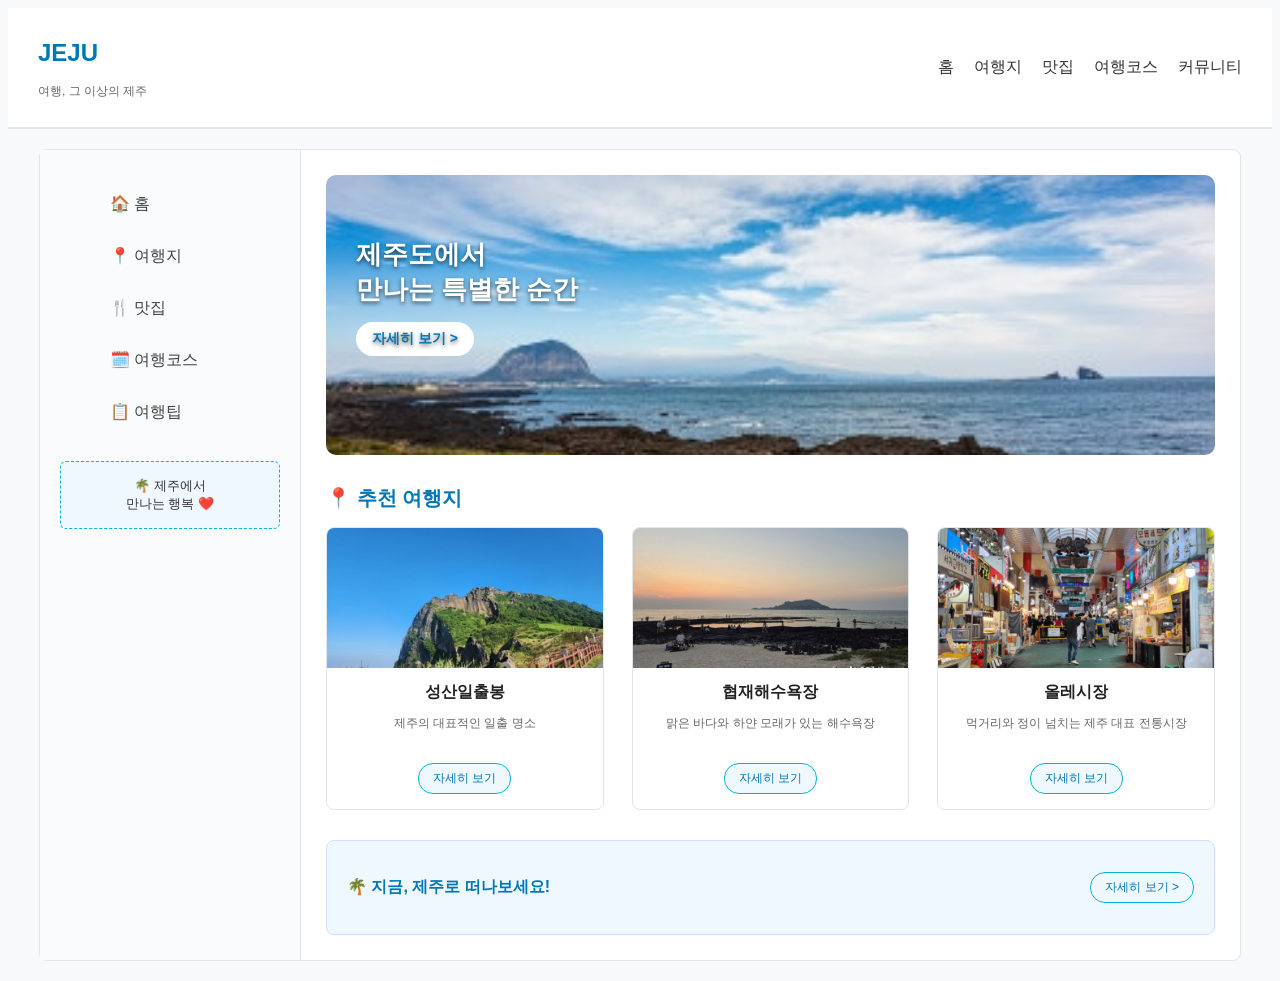
==== index.html @ e9fb195f "Update index.html" ====
<!DOCTYPE html>
<html lang="ko">
<head>
    <meta charset="UTF-8">
    <title>JEJU - 여행, 그 이상의 제주</title>
    <link rel="stylesheet" href="style.css">
    </head>
<body>

    <!-- 1. 헤더 영역 (로고, 메뉴, 검색) -->
    <header class="header-box">
        <div class="logo">
            <h1>JEJU</h1>
            <p>여행, 그 이상의 제주</p>
        </div>
        <nav class="top-nav">
            <ul>
                <li><a href="#">홈</a></li>
                <li><a href="#">여행지</a></li>
                <li><a href="#">맛집</a></li>
                <li><a href="#">여행코스</a></li>
                <li><a href="#">커뮤니티</a></li>
            </ul>
        </nav>
    </header>

    <!-- 레이아웃 컨테이너 -->
    <div class="container">

        <!-- 2. 사이드 메뉴 -->
        <aside class="sidebar-box">
            <ul class="sidebar-menu">
                <li><a href="#">🏠 홈</a></li>
                <li><a href="#">📍 여행지</a></li>
                <li><a href="#">🍴 맛집</a></li>
                <li><a href="#">🗓️ 여행코스</a></li>
                <li><a href="#">📋 여행팁</a></li>
            </ul>
            <div class="side-banner">
                🌴 제주에서 <br> 만나는 행복 ❤️
            </div>
        </aside>

        <!-- 3. 본문 영역 -->
        <main class="content-box">

            <!-- 메인 비주얼 배너 -->
            <section class="hero-banner">
                <!-- 📸 메인 사진 (src에 내 사진 이름을 적어주세요) -->
                <img src="제주도 배경.jpg" alt="제주 메인 풍경">
                <div class="hero-text">
                    <h2>제주도에서<br>만나는 특별한 순간</h2>
                    <a href="#" class="btn-more">자세히 보기 ></a>
                </div>
            </section>

            <!-- 5. 콘텐츠 구성 (추천 여행지 카드 3개) -->
            <section>
                <h2 class="section-title">📍 추천 여행지</h2>
                <div class="card-group">
                    
                    <div class="card">
                        <!-- 📸 1번 사진 -->
                        <img src="성산일출봉.jpg" alt="성산일출봉">
                        <h3>성산일출봉</h3>
                        <p>제주의 대표적인 일출 명소</p>
                        <a href="#" class="btn-card">자세히 보기</a>
                    </div>

                    <div class="card">
                        <!-- 📸 2번 사진 -->
                        <img src="협재해수욕장.jpg" alt="협재해수욕장">
                        <h3>협재해수욕장</h3>
                        <p>맑은 바다와 하얀 모래가 있는 해수욕장</p>
                        <a href="#" class="btn-card">자세히 보기</a>
                    </div>

                    <div class="card">
                        <!-- 📸 3번 사진 -->
                        <img src="올레시장.jpg" alt="올레시장">
                        <h3>올레시장</h3>
                        <p>먹거리와 정이 넘치는 제주 대표 전통시장</p>
                        <a href="#" class="btn-card">자세히 보기</a>
                    </div>

                </div>
            </section>

            <!-- 4. 관심 메뉴 영역 (하단 안내 배너) -->
            <section class="interest-banner">
                <p>🌴 지금, 제주로 떠나보세요!</p>
                <a href="#" class="btn-card">자세히 보기 ></a>
            </section>

        </main>

    </div>

</body>
</html>
---- style.css ----
<style>
        /* 기본 스타일 초기화 */
        * {
            margin: 0;
            padding: 0;
            box-sizing: border-box;
        }

        body {
            font-family: 'Apple SD Gothic Neo', Arial, sans-serif;
            background-color: #f7f9fa;
            color: #333;
        }

        /* 1. 헤더 영역 (상단 로고, 주요 메뉴, 검색창 등) */
        .header-box {
            display: flex;
            justify-content: space-between;
            align-items: center;
            background-color: #ffffff;
            padding: 15px 30px;
            border-bottom: 2px solid #e0e6ed;
        }

        .logo h1 {
            font-size: 24px;
            color: #0077b6;
            font-weight: bold;
        }

        .logo p {
            font-size: 12px;
            color: #666;
        }

        .top-nav ul {
            display: flex;
            list-style: none;
        }

        .top-nav li {
            margin-left: 20px;
        }

        .top-nav a {
            text-decoration: none;
            color: #333;
            font-weight: 500;
        }

        .top-nav a:hover {
            color: #0077b6;
        }

        /* 메인 레이아웃 (사이드바 + 본문) */
        .container {
            display: flex;
            max-width: 1200px;
            margin: 20px auto;
            background-color: #ffffff;
            border: 1px solid #e0e6ed;
            border-radius: 8px;
        }

        /* 2. 사이드 메뉴 영역 */
        .sidebar-box {
            width: 220px;
            padding: 20px;
            border-right: 1px solid #e0e6ed;
            background-color: #fafbfc;
        }

        .sidebar-menu {
            list-style: none;
            margin-bottom: 30px;
        }

        .sidebar-menu li {
            margin-bottom: 15px;
        }

        .sidebar-menu a {
            text-decoration: none;
            color: #444;
            font-size: 16px;
            display: block;
            padding: 8px 10px;
            border-radius: 5px;
        }

        .sidebar-menu a:hover {
            background-color: #e0f2fe;
            color: #0077b6;
            font-weight: bold;
        }

        .side-banner {
            padding: 15px;
            background-color: #f0f8ff;
            border: 1px dashed #00b4d8;
            border-radius: 6px;
            text-align: center;
            font-size: 13px;
        }

        /* 3. 본문 영역 */
        .content-box {
            flex: 1;
            padding: 25px;
        }

        /* 메인 비주얼 배너 영역 */
        .hero-banner {
            position: relative;
            background-color: #e0f2fe;
            border-radius: 10px;
            overflow: hidden;
            margin-bottom: 30px;
        }

        /* [사진 크기 조절] 메인 비주얼 이미지 */
        .hero-banner img {
            width: 100%;       /* 너비 (100%는 영역 전체) */
            height: 280px;     /* 높이: 원하시는 px 크기로 조절하세요 */
            object-fit: cover; /* 이미지가 찌그러지지 않고 비율 맞춰 잘리도록 설정 */
            display: block;
        }

        .hero-text {
            position: absolute;
            top: 40px;
            left: 30px;
            color: #ffffff;
            text-shadow: 0 2px 4px rgba(0,0,0,0.6);
        }

        .hero-text h2 {
            font-size: 26px;
            margin-bottom: 15px;
        }

        .btn-more {
            display: inline-block;
            background-color: #ffffff;
            color: #0077b6;
            padding: 8px 16px;
            text-decoration: none;
            border-radius: 20px;
            font-size: 14px;
            font-weight: bold;
        }

        /* 추천 여행지 영역 */
        .section-title {
            font-size: 20px;
            margin-bottom: 15px;
            color: #0077b6;
        }

        .card-group {
            display: flex;
            justify-content: space-between;
            margin-bottom: 30px;
        }

        .card {
            width: 31%;
            background-color: #ffffff;
            border: 1px solid #e0e6ed;
            border-radius: 8px;
            overflow: hidden;
            padding-bottom: 15px;
            text-align: center;
        }

        /* [사진 크기 조절] 추천 여행지 카드 이미지 */
        .card img {
            width: 100%;       /* 너비 */
            height: 140px;     /* 높이: 원하시는 px 크기로 조절하세요 */
            object-fit: cover;
        }

        .card h3 {
            font-size: 16px;
            margin: 10px 0 5px;
            color: #222;
        }

        .card p {
            font-size: 12px;
            color: #666;
            padding: 0 10px;
            margin-bottom: 12px;
            height: 36px;
        }

        .btn-card {
            display: inline-block;
            background-color: #f0f8ff;
            color: #0077b6;
            border: 1px solid #00b4d8;
            padding: 6px 14px;
            font-size: 12px;
            text-decoration: none;
            border-radius: 15px;
        }

        /* 4. 관심 메뉴 영역 (하단 배너) */
        .interest-banner {
            background-color: #f0f8ff;
            border: 1px solid #d0e1fd;
            border-radius: 8px;
            padding: 20px;
            display: flex;
            justify-content: space-between;
            align-items: center;
        }

        .interest-banner p {
            font-weight: bold;
            color: #0077b6;
        }
    </style>

<style>
        /* 기본 스타일 초기화 */
        * {
            margin: 0;
            padding: 0;
            box-sizing: border-box;
        }

        body {
            font-family: 'Apple SD Gothic Neo', Arial, sans-serif;
            background-color: #f7f9fa;
            color: #333;
        }

        /* 1. 헤더 영역 (상단 로고, 주요 메뉴, 검색창 등) */
        .header-box {
            display: flex;
            justify-content: space-between;
            align-items: center;
            background-color: #ffffff;
            padding: 15px 30px;
            border-bottom: 2px solid #e0e6ed;
        }

        .logo h1 {
            font-size: 24px;
            color: #0077b6;
            font-weight: bold;
        }

        .logo p {
            font-size: 12px;
            color: #666;
        }

        .top-nav ul {
            display: flex;
            list-style: none;
        }

        .top-nav li {
            margin-left: 20px;
        }

        .top-nav a {
            text-decoration: none;
            color: #333;
            font-weight: 500;
        }

        .top-nav a:hover {
            color: #0077b6;
        }

        /* 메인 레이아웃 (사이드바 + 본문) */
        .container {
            display: flex;
            max-width: 1200px;
            margin: 20px auto;
            background-color: #ffffff;
            border: 1px solid #e0e6ed;
            border-radius: 8px;
        }

        /* 2. 사이드 메뉴 영역 */
        .sidebar-box {
            width: 220px;
            padding: 20px;
            border-right: 1px solid #e0e6ed;
            background-color: #fafbfc;
        }

        .sidebar-menu {
            list-style: none;
            margin-bottom: 30px;
        }

        .sidebar-menu li {
            margin-bottom: 15px;
        }

        .sidebar-menu a {
            text-decoration: none;
            color: #444;
            font-size: 16px;
            display: block;
            padding: 8px 10px;
            border-radius: 5px;
        }

        .sidebar-menu a:hover {
            background-color: #e0f2fe;
            color: #0077b6;
            font-weight: bold;
        }

        .side-banner {
            padding: 15px;
            background-color: #f0f8ff;
            border: 1px dashed #00b4d8;
            border-radius: 6px;
            text-align: center;
            font-size: 13px;
        }

        /* 3. 본문 영역 */
        .content-box {
            flex: 1;
            padding: 25px;
        }

        /* 메인 비주얼 배너 영역 */
        .hero-banner {
            position: relative;
            background-color: #e0f2fe;
            border-radius: 10px;
            overflow: hidden;
            margin-bottom: 30px;
        }

        /* [사진 크기 조절] 메인 비주얼 이미지 */
        .hero-banner img {
            width: 100%;       /* 너비 (100%는 영역 전체) */
            height: 280px;     /* 높이: 원하시는 px 크기로 조절하세요 */
            object-fit: cover; /* 이미지가 찌그러지지 않고 비율 맞춰 잘리도록 설정 */
            display: block;
        }

        .hero-text {
            position: absolute;
            top: 40px;
            left: 30px;
            color: #ffffff;
            text-shadow: 0 2px 4px rgba(0,0,0,0.6);
        }

        .hero-text h2 {
            font-size: 26px;
            margin-bottom: 15px;
        }

        .btn-more {
            display: inline-block;
            background-color: #ffffff;
            color: #0077b6;
            padding: 8px 16px;
            text-decoration: none;
            border-radius: 20px;
            font-size: 14px;
            font-weight: bold;
        }

        /* 추천 여행지 영역 */
        .section-title {
            font-size: 20px;
            margin-bottom: 15px;
            color: #0077b6;
        }

        .card-group {
            display: flex;
            justify-content: space-between;
            margin-bottom: 30px;
        }

        .card {
            width: 31%;
            background-color: #ffffff;
            border: 1px solid #e0e6ed;
            border-radius: 8px;
            overflow: hidden;
            padding-bottom: 15px;
            text-align: center;
        }

        /* [사진 크기 조절] 추천 여행지 카드 이미지 */
        .card img {
            width: 100%;       /* 너비 */
            height: 140px;     /* 높이: 원하시는 px 크기로 조절하세요 */
            object-fit: cover;
        }

        .card h3 {
            font-size: 16px;
            margin: 10px 0 5px;
            color: #222;
        }

        .card p {
            font-size: 12px;
            color: #666;
            padding: 0 10px;
            margin-bottom: 12px;
            height: 36px;
        }

        .btn-card {
            display: inline-block;
            background-color: #f0f8ff;
            color: #0077b6;
            border: 1px solid #00b4d8;
            padding: 6px 14px;
            font-size: 12px;
            text-decoration: none;
            border-radius: 15px;
        }

        /* 4. 관심 메뉴 영역 (하단 배너) */
        .interest-banner {
            background-color: #f0f8ff;
            border: 1px solid #d0e1fd;
            border-radius: 8px;
            padding: 20px;
            display: flex;
            justify-content: space-between;
            align-items: center;
        }

        .interest-banner p {
            font-weight: bold;
            color: #0077b6;
        }
    </style>
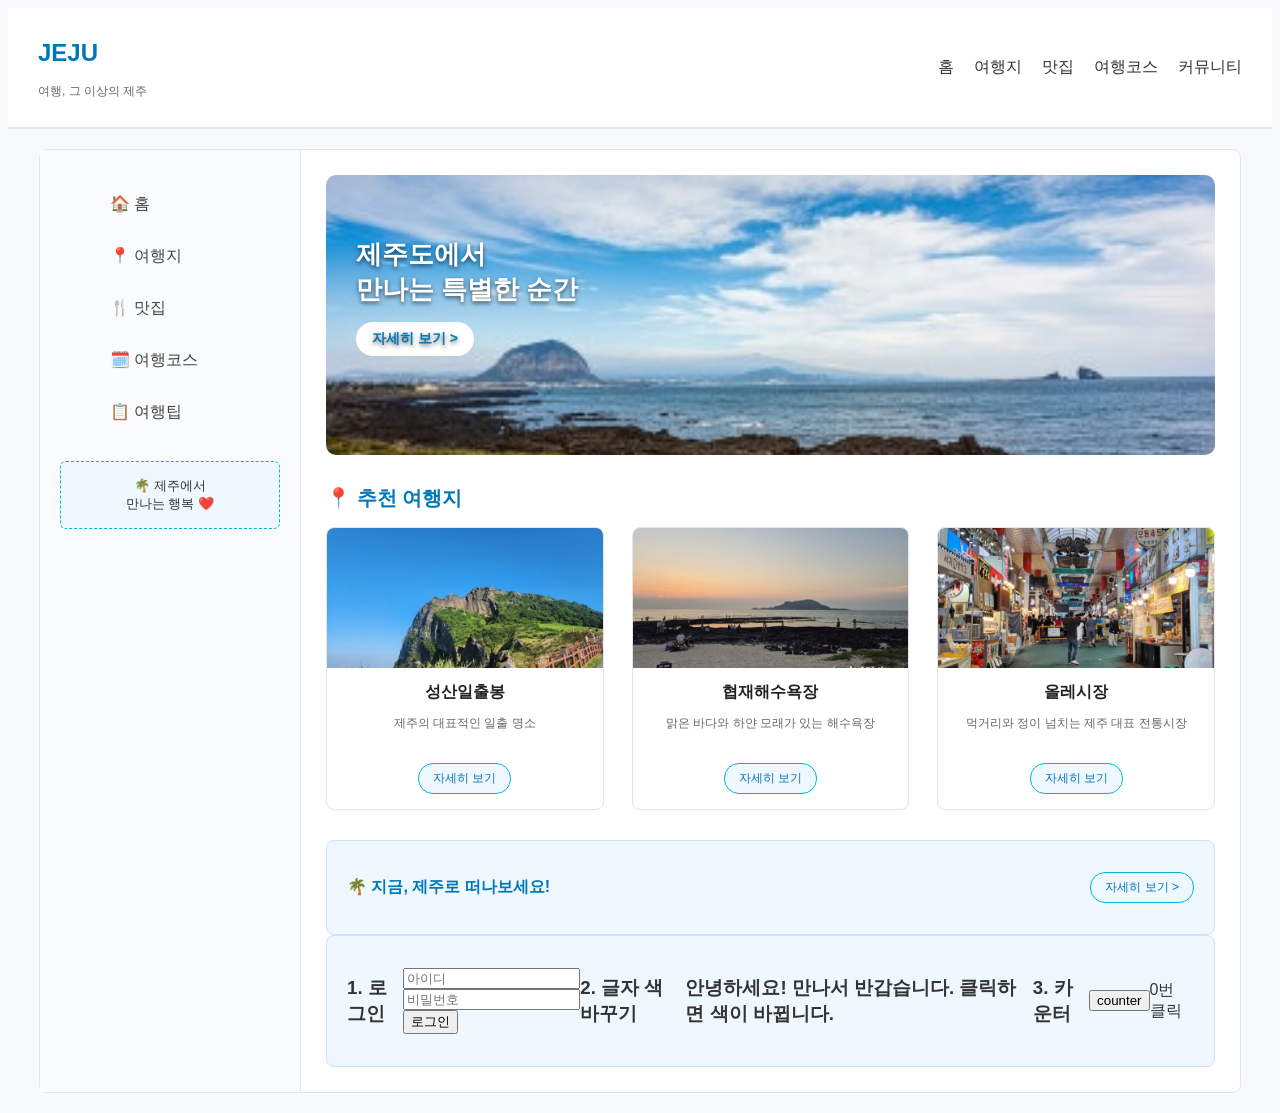
==== commit fd308f4c: "Update index.html" ====
--- a/index.html
+++ b/index.html
@@ -91,10 +91,89 @@
                 <p>🌴 지금, 제주로 떠나보세요!</p>
                 <a href="#" class="btn-card">자세히 보기 ></a>
             </section>
+            
+            <!-- JavaScript 실습 -->
+            <section class="interest-banner">
+
+                <h3>1. 로그인</h3>
+                <form id="loginForm">
+                    <input type="text" id="user_Id" placeholder="아이디" required>
+                    <br>
+                    <input type="password" id="user_Pw" placeholder="비밀번호" required>
+                    <br>
+                    <button type="submit">로그인</button>
+                </form>
+
+                <br>
+
+                <h3>2. 글자 색 바꾸기</h3>
+                <h3 id="text_message">
+                    안녕하세요! 만나서 반갑습니다. 클릭하면 색이 바뀝니다.
+                </h3>
+
+                <br>
+
+                <h3>3. 카운터</h3>
+                <button id="counter">counter</button>
+                <label id="count_number">0번 클릭</label>
+
+            </section>
+
 
         </main>
 
     </div>
+    
+    </div>
+
+    <!-- JavaScript 코드 시작 -->
+    <script>
+        const id = "junamsu";
+        const pw = "helloworld";
+
+        // 1. 로그인
+        const loginForm = document.querySelector("#loginForm");
+
+        loginForm.onsubmit = function(e) {
+            e.preventDefault();
+
+            const inputId = document.querySelector("#user_Id").value;
+            const inputPw = document.querySelector("#user_Pw").value;
+
+            if (inputId === id && inputPw === pw) {
+                alert("로그인 성공!");
+            } else {
+                alert("로그인 실패: 아이디 또는 비밀번호가 틀렸습니다.");
+            }
+        };
+
+        // 2. 카운터
+        let number = 0;
+        const counter = document.querySelector("#counter");
+        const count_number = document.querySelector("#count_number");
+
+        counter.onclick = function() {
+            number++;
+            count_number.textContent = number + "번 클릭";
+        };
+
+        // 3. 글자 색 바꾸기
+        const text_message = document.querySelector("#text_message");
+
+        text_message.onclick = function() {
+            const r = Math.floor(Math.random() * 256);
+            const g = Math.floor(Math.random() * 256);
+            const b = Math.floor(Math.random() * 256);
+
+            text_message.style.color =
+                "rgb(" + r + "," + g + "," + b + ")";
+        };
+    </script>
+    <!-- JavaScript 코드 끝 -->
+
+</body>
+</html>
+
 
 </body>
 </html>
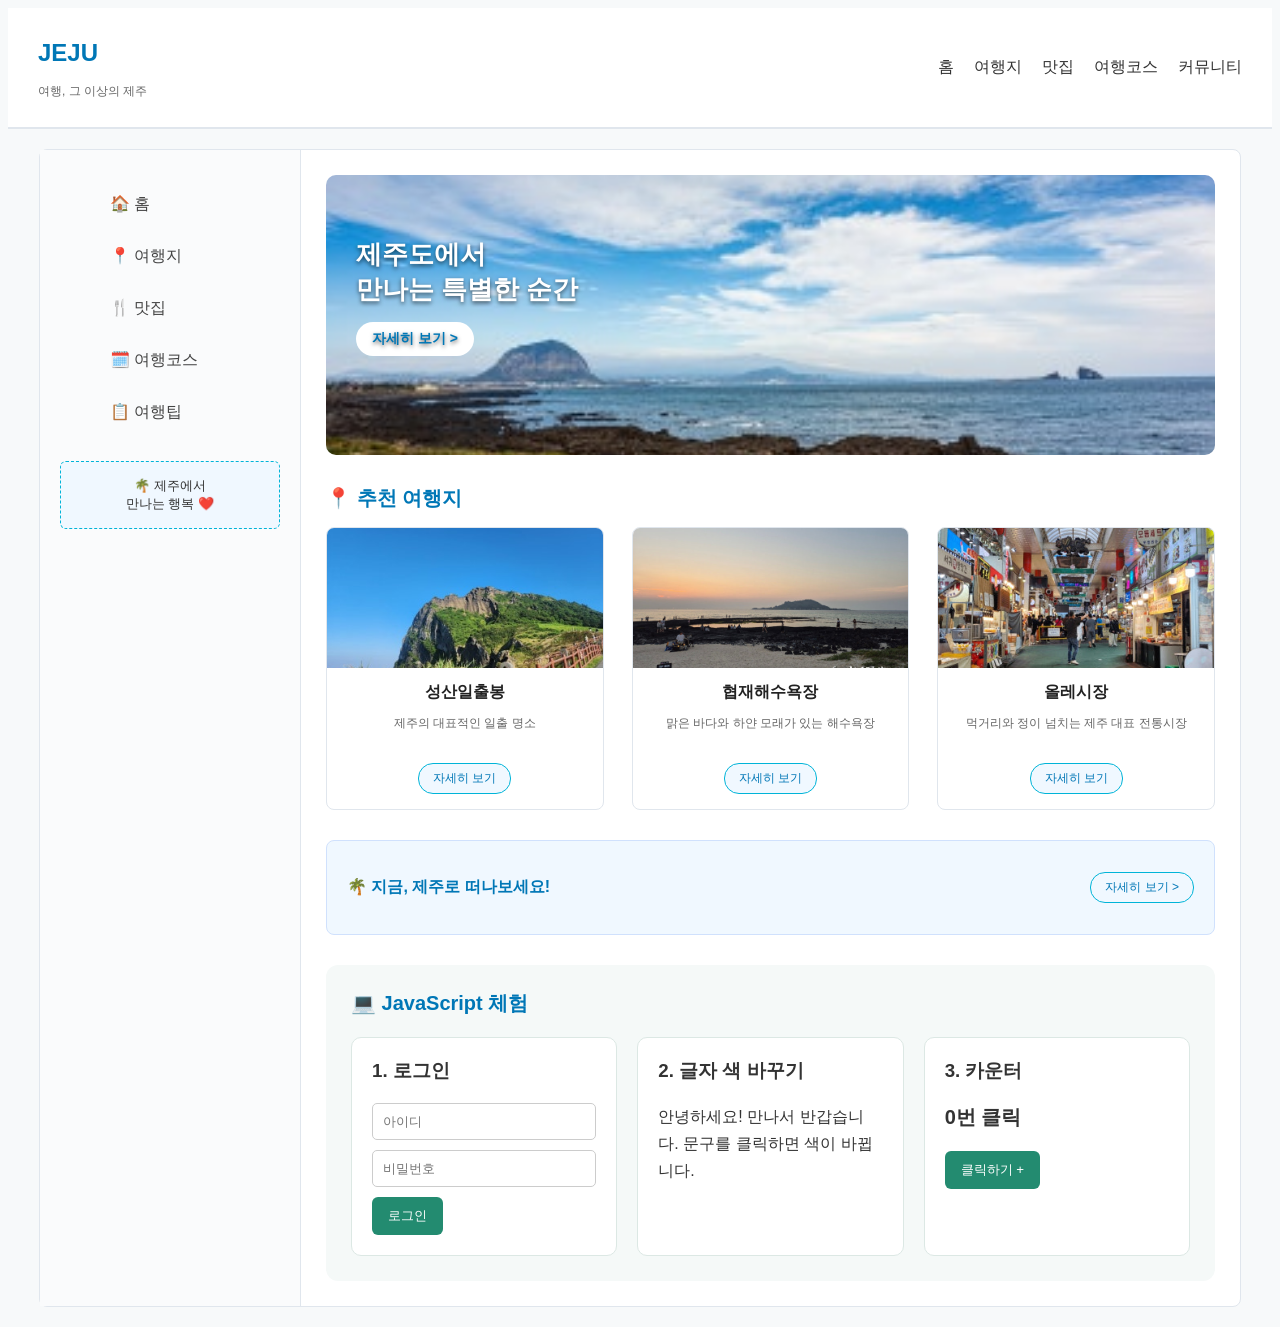
==== commit e115fc06: "Update index.html" ====
--- a/index.html
+++ b/index.html
@@ -1,18 +1,86 @@
+
 <!DOCTYPE html>
 <html lang="ko">
 <head>
     <meta charset="UTF-8">
+    <meta name="viewport" content="width=device-width, initial-scale=1.0">
     <title>JEJU - 여행, 그 이상의 제주</title>
     <link rel="stylesheet" href="style.css">
-    </head>
+
+    <style>
+        /* JavaScript 실습 영역 */
+        .js-practice {
+            display: flex;
+            flex-wrap: wrap;
+            gap: 20px;
+            padding: 25px;
+            margin-top: 30px;
+            background-color: #f5f9f8;
+            border-radius: 12px;
+        }
+
+        .js-practice .section-title {
+            width: 100%;
+            margin: 0;
+        }
+
+        .js-card {
+            flex: 1 1 180px;
+            min-width: 0;
+            padding: 20px;
+            background-color: white;
+            border: 1px solid #dce8e4;
+            border-radius: 10px;
+            box-sizing: border-box;
+        }
+
+        .js-card h3 {
+            margin-top: 0;
+        }
+
+        .js-card input {
+            width: 100%;
+            padding: 10px;
+            margin-bottom: 10px;
+            box-sizing: border-box;
+            border: 1px solid #ccc;
+            border-radius: 5px;
+        }
+
+        .js-card button {
+            padding: 10px 16px;
+            border: none;
+            border-radius: 6px;
+            background-color: #238b70;
+            color: white;
+            cursor: pointer;
+        }
+
+        .js-card button:hover {
+            background-color: #176b55;
+        }
+
+        #text_message {
+            cursor: pointer;
+            line-height: 1.7;
+        }
+
+        #count_number {
+            font-size: 20px;
+            font-weight: bold;
+        }
+    </style>
+</head>
+
 <body>
 
-    <!-- 1. 헤더 영역 (로고, 메뉴, 검색) -->
+    <!-- 1. 헤더 영역 -->
     <header class="header-box">
         <div class="logo">
             <h1>JEJU</h1>
             <p>여행, 그 이상의 제주</p>
         </div>
+
         <nav class="top-nav">
             <ul>
                 <li><a href="#">홈</a></li>
@@ -36,6 +104,7 @@
                 <li><a href="#">🗓️ 여행코스</a></li>
                 <li><a href="#">📋 여행팁</a></li>
             </ul>
+
             <div class="side-banner">
                 🌴 제주에서 <br> 만나는 행복 ❤️
             </div>
@@ -46,21 +115,21 @@
 
             <!-- 메인 비주얼 배너 -->
             <section class="hero-banner">
-                <!-- 📸 메인 사진 (src에 내 사진 이름을 적어주세요) -->
                 <img src="제주도 배경.jpg" alt="제주 메인 풍경">
+
                 <div class="hero-text">
                     <h2>제주도에서<br>만나는 특별한 순간</h2>
-                    <a href="#" class="btn-more">자세히 보기 ></a>
-                </div>
-            </section>
-
-            <!-- 5. 콘텐츠 구성 (추천 여행지 카드 3개) -->
+                    <a href="#" class="btn-more">자세히 보기 &gt;</a>
+                </div>
+            </section>
+
+            <!-- 4. 추천 여행지 -->
             <section>
                 <h2 class="section-title">📍 추천 여행지</h2>
+
                 <div class="card-group">
-                    
+
                     <div class="card">
-                        <!-- 📸 1번 사진 -->
                         <img src="성산일출봉.jpg" alt="성산일출봉">
                         <h3>성산일출봉</h3>
                         <p>제주의 대표적인 일출 명소</p>
@@ -68,7 +137,6 @@
                     </div>
 
                     <div class="card">
-                        <!-- 📸 2번 사진 -->
                         <img src="협재해수욕장.jpg" alt="협재해수욕장">
                         <h3>협재해수욕장</h3>
                         <p>맑은 바다와 하얀 모래가 있는 해수욕장</p>
@@ -76,7 +144,6 @@
                     </div>
 
                     <div class="card">
-                        <!-- 📸 3번 사진 -->
                         <img src="올레시장.jpg" alt="올레시장">
                         <h3>올레시장</h3>
                         <p>먹거리와 정이 넘치는 제주 대표 전통시장</p>
@@ -86,47 +153,67 @@
                 </div>
             </section>
 
-            <!-- 4. 관심 메뉴 영역 (하단 안내 배너) -->
+            <!-- 5. 하단 안내 배너 -->
             <section class="interest-banner">
                 <p>🌴 지금, 제주로 떠나보세요!</p>
-                <a href="#" class="btn-card">자세히 보기 ></a>
-            </section>
-            
-            <!-- JavaScript 실습 -->
-            <section class="interest-banner">
-
-                <h3>1. 로그인</h3>
-                <form id="loginForm">
-                    <input type="text" id="user_Id" placeholder="아이디" required>
-                    <br>
-                    <input type="password" id="user_Pw" placeholder="비밀번호" required>
-                    <br>
-                    <button type="submit">로그인</button>
-                </form>
-
-                <br>
-
-                <h3>2. 글자 색 바꾸기</h3>
-                <h3 id="text_message">
-                    안녕하세요! 만나서 반갑습니다. 클릭하면 색이 바뀝니다.
-                </h3>
-
-                <br>
-
-                <h3>3. 카운터</h3>
-                <button id="counter">counter</button>
-                <label id="count_number">0번 클릭</label>
-
-            </section>
-
+                <a href="#" class="btn-card">자세히 보기 &gt;</a>
+            </section>
+
+            <!-- 6. JavaScript 실습 영역 -->
+            <section class="js-practice">
+
+                <h2 class="section-title">💻 JavaScript 체험</h2>
+
+                <!-- 로그인 -->
+                <div class="js-card">
+                    <h3>1. 로그인</h3>
+
+                    <form id="loginForm">
+                        <input
+                            type="text"
+                            id="user_Id"
+                            placeholder="아이디"
+                            required
+                        >
+
+                        <input
+                            type="password"
+                            id="user_Pw"
+                            placeholder="비밀번호"
+                            required
+                        >
+
+                        <button type="submit">로그인</button>
+                    </form>
+                </div>
+
+                <!-- 글자 색 바꾸기 -->
+                <div class="js-card">
+                    <h3>2. 글자 색 바꾸기</h3>
+
+                    <p id="text_message">
+                        안녕하세요! 만나서 반갑습니다.
+                        문구를 클릭하면 색이 바뀝니다.
+                    </p>
+                </div>
+
+                <!-- 카운터 -->
+                <div class="js-card">
+                    <h3>3. 카운터</h3>
+
+                    <p id="count_number">0번 클릭</p>
+
+                    <button type="button" id="counter">
+                        클릭하기 +
+                    </button>
+                </div>
+
+            </section>
 
         </main>
-
     </div>
-    
-    </div>
-
-    <!-- JavaScript 코드 시작 -->
+
+    <!-- JavaScript 코드 -->
     <script>
         const id = "junamsu";
         const pw = "helloworld";
@@ -137,8 +224,11 @@
         loginForm.onsubmit = function(e) {
             e.preventDefault();
 
-            const inputId = document.querySelector("#user_Id").value;
-            const inputPw = document.querySelector("#user_Pw").value;
+            const inputId =
+                document.querySelector("#user_Id").value;
+
+            const inputPw =
+                document.querySelector("#user_Pw").value;
 
             if (inputId === id && inputPw === pw) {
                 alert("로그인 성공!");
@@ -149,8 +239,10 @@
 
         // 2. 카운터
         let number = 0;
+
         const counter = document.querySelector("#counter");
-        const count_number = document.querySelector("#count_number");
+        const count_number =
+            document.querySelector("#count_number");
 
         counter.onclick = function() {
             number++;
@@ -158,7 +250,8 @@
         };
 
         // 3. 글자 색 바꾸기
-        const text_message = document.querySelector("#text_message");
+        const text_message =
+            document.querySelector("#text_message");
 
         text_message.onclick = function() {
             const r = Math.floor(Math.random() * 256);
@@ -169,16 +262,6 @@
                 "rgb(" + r + "," + g + "," + b + ")";
         };
     </script>
-    <!-- JavaScript 코드 끝 -->
 
 </body>
 </html>
-
-
-</body>
-</html>
-          
-      
-
-          
-                    
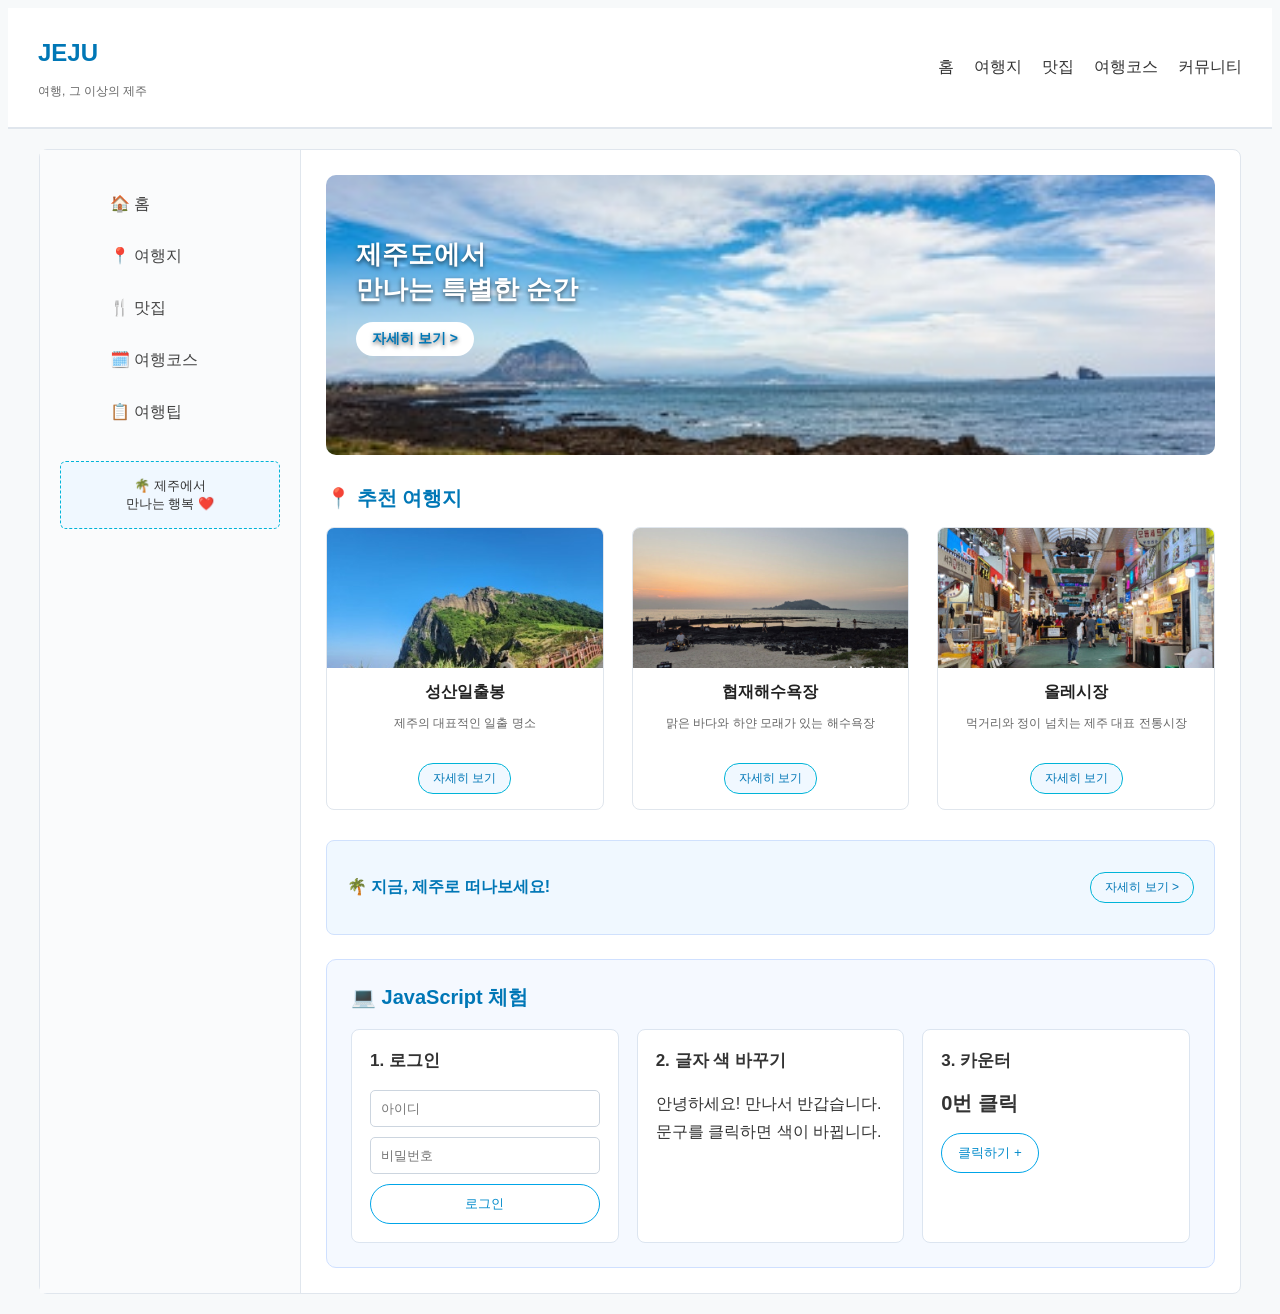
==== commit aa488a5a: "Update index.html" ====
--- a/index.html
+++ b/index.html
@@ -9,65 +9,96 @@
 
     <style>
         /* JavaScript 실습 영역 */
-        .js-practice {
+        .content-box .js-practice {
+            display: grid;
+            grid-template-columns: repeat(3, minmax(0, 1fr));
+            gap: 18px;
+            width: 100%;
+            padding: 24px;
+            margin-top: 24px;
+            background-color: #f5f9ff;
+            border: 1px solid #cfe0ff;
+            border-radius: 10px;
+            box-sizing: border-box;
+        }
+
+        .content-box .js-practice > .section-title {
+            grid-column: 1 / -1;
+            margin: 0;
+            padding: 0;
+        }
+
+        .content-box .js-practice .js-card {
+            display: block;
+            width: 100%;
+            min-width: 0;
+            padding: 18px;
+            margin: 0;
+            background-color: #ffffff;
+            border: 1px solid #dce5f0;
+            border-radius: 8px;
+            box-sizing: border-box;
+        }
+
+        .content-box .js-practice .js-card h3 {
+            margin: 0 0 16px;
+            font-size: 17px;
+            line-height: 1.5;
+            overflow-wrap: anywhere;
+        }
+
+        .content-box .js-practice .js-card form {
             display: flex;
-            flex-wrap: wrap;
-            gap: 20px;
-            padding: 25px;
-            margin-top: 30px;
-            background-color: #f5f9f8;
-            border-radius: 12px;
-        }
-
-        .js-practice .section-title {
-            width: 100%;
-            margin: 0;
-        }
-
-        .js-card {
-            flex: 1 1 180px;
+            flex-direction: column;
+            gap: 10px;
+            width: 100%;
+        }
+
+        .content-box .js-practice .js-card input {
+            display: block;
+            width: 100%;
             min-width: 0;
-            padding: 20px;
-            background-color: white;
-            border: 1px solid #dce8e4;
-            border-radius: 10px;
-            box-sizing: border-box;
-        }
-
-        .js-card h3 {
-            margin-top: 0;
-        }
-
-        .js-card input {
-            width: 100%;
             padding: 10px;
-            margin-bottom: 10px;
-            box-sizing: border-box;
-            border: 1px solid #ccc;
+            margin: 0;
+            border: 1px solid #ccd5df;
             border-radius: 5px;
-        }
-
-        .js-card button {
+            box-sizing: border-box;
+        }
+
+        .content-box .js-practice .js-card button {
+            display: inline-block;
+            max-width: 100%;
             padding: 10px 16px;
-            border: none;
-            border-radius: 6px;
-            background-color: #238b70;
-            color: white;
+            margin: 0;
+            border: 1px solid #00a5e8;
+            border-radius: 20px;
+            background-color: #ffffff;
+            color: #008acb;
             cursor: pointer;
-        }
-
-        .js-card button:hover {
-            background-color: #176b55;
-        }
-
-        #text_message {
+            box-sizing: border-box;
+        }
+
+        .content-box .js-practice .js-card button:hover {
+            background-color: #eaf8ff;
+        }
+
+        .content-box .js-practice #text_message {
+            line-height: 1.8;
+            overflow-wrap: anywhere;
             cursor: pointer;
-            line-height: 1.7;
-        }
-
-        #count_number {
+        }
+
+        .content-box .js-practice #count_number {
+            margin: 0 0 16px;
             font-size: 20px;
             font-weight: bold;
+        }
+
+        /* 작은 화면에서는 카드 세로 정렬 */
+        @media (max-width: 850px) {
+            .content-box .js-practice {
+                grid-template-columns: 1fr;
+            }
         }
     </style>
 </head>
@@ -213,12 +244,12 @@
         </main>
     </div>
 
-    <!-- JavaScript 코드 -->
+    <!-- 7. JavaScript 기능 -->
     <script>
         const id = "junamsu";
         const pw = "helloworld";
 
-        // 1. 로그인
+        // 로그인
         const loginForm = document.querySelector("#loginForm");
 
         loginForm.onsubmit = function(e) {
@@ -237,31 +268,32 @@
             }
         };
 
-        // 2. 카운터
+        // 카운터
         let number = 0;
 
         const counter = document.querySelector("#counter");
-        const count_number =
+        const countNumber =
             document.querySelector("#count_number");
 
         counter.onclick = function() {
             number++;
-            count_number.textContent = number + "번 클릭";
+            countNumber.textContent = number + "번 클릭";
         };
 
-        // 3. 글자 색 바꾸기
-        const text_message =
+        // 글자 색 바꾸기
+        const textMessage =
             document.querySelector("#text_message");
 
-        text_message.onclick = function() {
+        textMessage.onclick = function() {
             const r = Math.floor(Math.random() * 256);
             const g = Math.floor(Math.random() * 256);
             const b = Math.floor(Math.random() * 256);
 
-            text_message.style.color =
+            textMessage.style.color =
                 "rgb(" + r + "," + g + "," + b + ")";
         };
     </script>
 
 </body>
 </html>
+
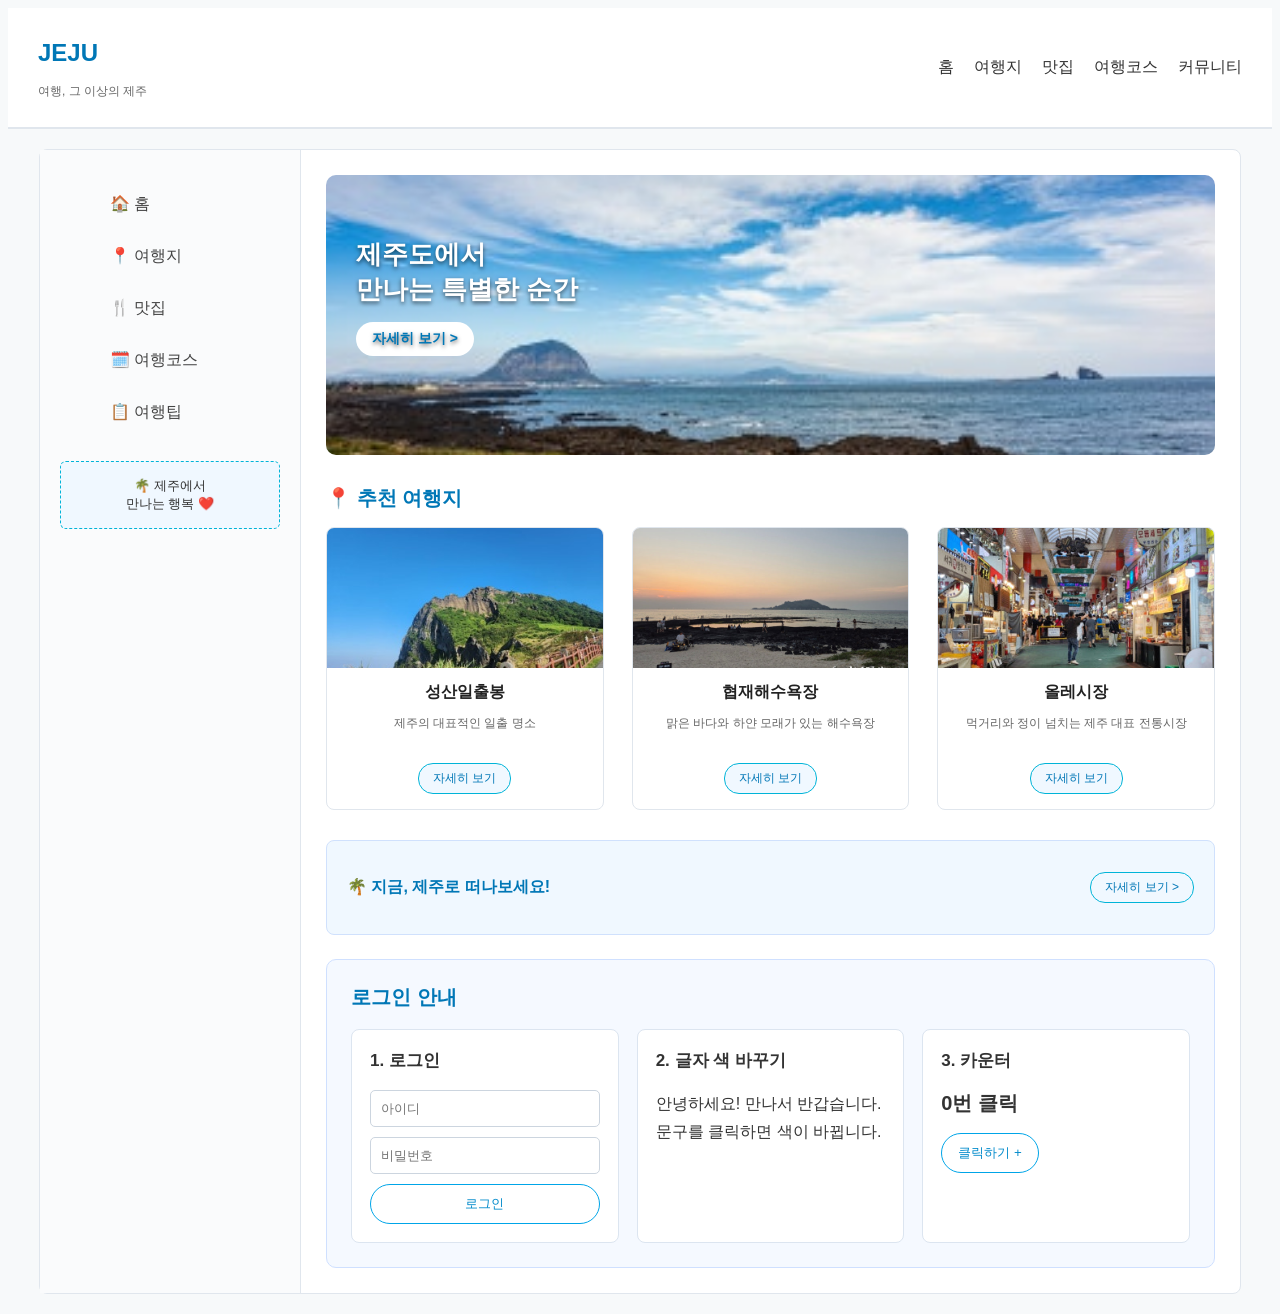
==== commit 1ae9b450: "Update index.html" ====
--- a/index.html
+++ b/index.html
@@ -193,7 +193,7 @@
             <!-- 6. JavaScript 실습 영역 -->
             <section class="js-practice">
 
-                <h2 class="section-title">💻 JavaScript 체험</h2>
+                <h2 class="section-title">로그인 안내</h2>
 
                 <!-- 로그인 -->
                 <div class="js-card">
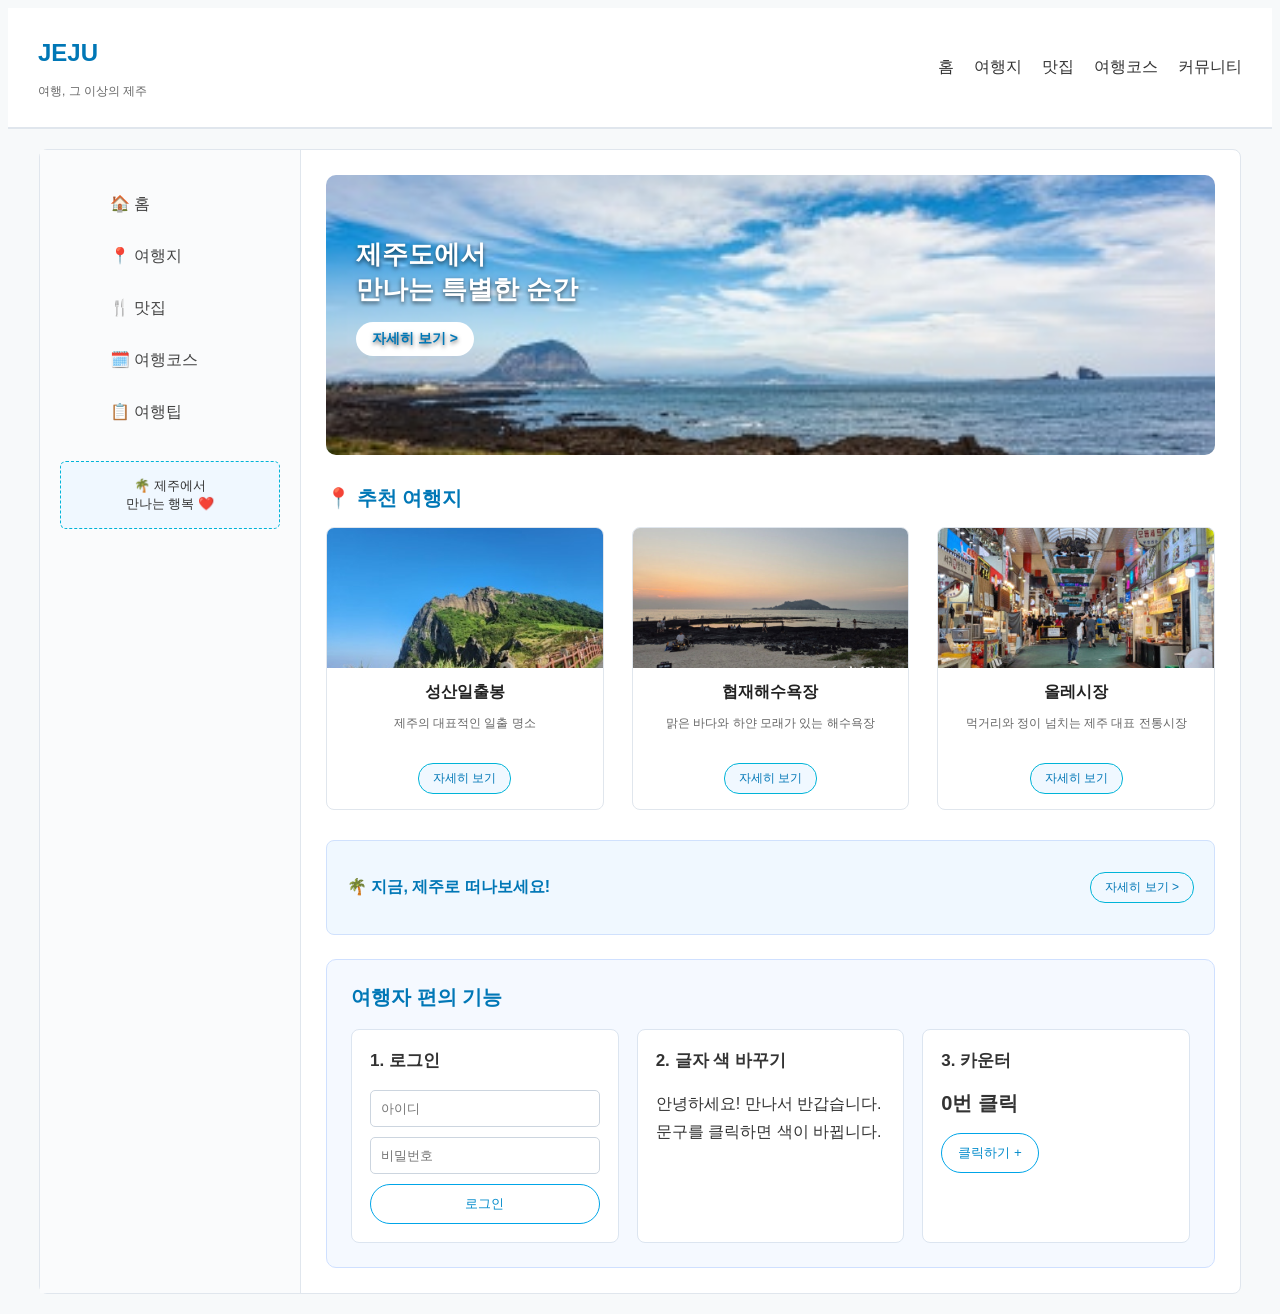
==== commit 7e810d6b: "Update index.html" ====
--- a/index.html
+++ b/index.html
@@ -193,7 +193,7 @@
             <!-- 6. JavaScript 실습 영역 -->
             <section class="js-practice">
 
-                <h2 class="section-title">로그인 안내</h2>
+                <h2 class="section-title">여행자 편의 기능</h2>
 
                 <!-- 로그인 -->
                 <div class="js-card">
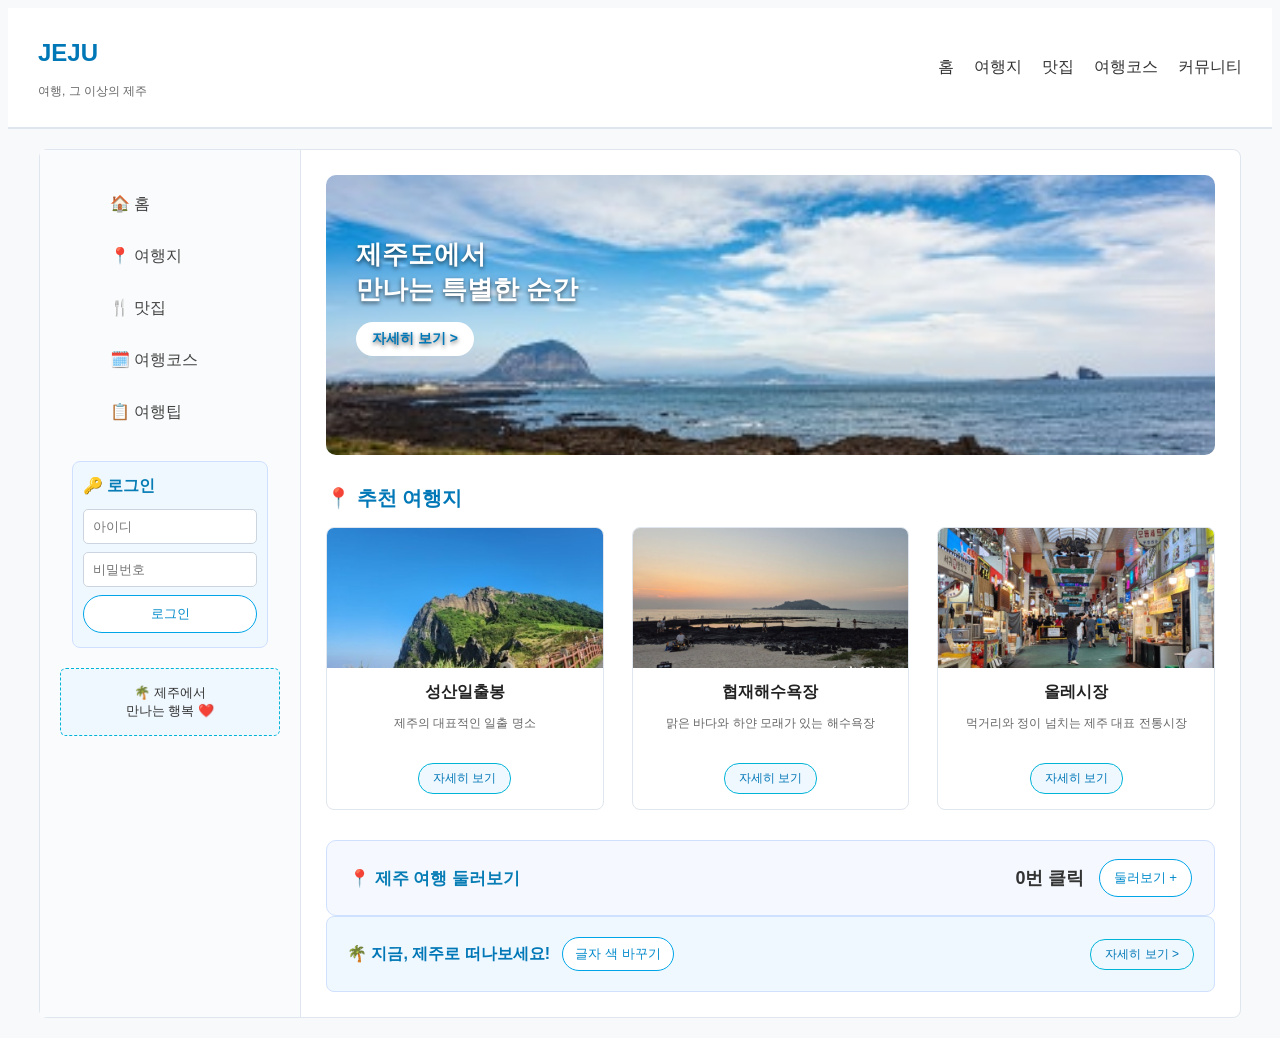
==== commit c2e7e632: "Update index.html" ====
--- a/index.html
+++ b/index.html
@@ -8,96 +8,130 @@
     <link rel="stylesheet" href="style.css">
 
     <style>
-        /* JavaScript 실습 영역 */
-        .content-box .js-practice {
-            display: grid;
-            grid-template-columns: repeat(3, minmax(0, 1fr));
-            gap: 18px;
+        /* 왼쪽 사이드바 로그인 */
+        .sidebar-login {
+            margin: 20px 12px;
+            padding: 14px 10px;
+            background-color: #f0f8ff;
+            border: 1px solid #cfe0ff;
+            border-radius: 8px;
+            box-sizing: border-box;
+        }
+
+        .sidebar-login h3 {
+            margin: 0 0 12px;
+            color: #087db5;
+            font-size: 16px;
+        }
+
+        .sidebar-login form {
+            display: flex;
+            flex-direction: column;
+            gap: 8px;
             width: 100%;
-            padding: 24px;
+        }
+
+        .sidebar-login input {
+            display: block;
+            width: 100%;
+            min-width: 0;
+            padding: 9px;
+            border: 1px solid #ccd5df;
+            border-radius: 5px;
+            box-sizing: border-box;
+        }
+
+        .sidebar-login button {
+            width: 100%;
+            padding: 9px 8px;
+            border: 1px solid #00a5e8;
+            border-radius: 20px;
+            background-color: white;
+            color: #008acb;
+            cursor: pointer;
+        }
+
+        .sidebar-login button:hover,
+        .counter-widget button:hover,
+        .color-change-area button:hover {
+            background-color: #eaf8ff;
+        }
+
+        /* 카운터 - 추천 여행지 아래 */
+        .counter-widget {
+            display: flex;
+            flex-wrap: wrap;
+            align-items: center;
+            justify-content: space-between;
+            gap: 12px;
+            width: 100%;
             margin-top: 24px;
+            padding: 18px 22px;
             background-color: #f5f9ff;
             border: 1px solid #cfe0ff;
             border-radius: 10px;
             box-sizing: border-box;
         }
 
-        .content-box .js-practice > .section-title {
-            grid-column: 1 / -1;
+        .counter-widget h3 {
             margin: 0;
-            padding: 0;
-        }
-
-        .content-box .js-practice .js-card {
-            display: block;
-            width: 100%;
-            min-width: 0;
-            padding: 18px;
+            color: #087db5;
+            font-size: 17px;
+        }
+
+        .counter-content {
+            display: flex;
+            flex-wrap: wrap;
+            align-items: center;
+            gap: 14px;
+        }
+
+        .counter-widget #count_number {
             margin: 0;
-            background-color: #ffffff;
-            border: 1px solid #dce5f0;
-            border-radius: 8px;
-            box-sizing: border-box;
-        }
-
-        .content-box .js-practice .js-card h3 {
-            margin: 0 0 16px;
-            font-size: 17px;
-            line-height: 1.5;
-            overflow-wrap: anywhere;
-        }
-
-        .content-box .js-practice .js-card form {
-            display: flex;
-            flex-direction: column;
-            gap: 10px;
-            width: 100%;
-        }
-
-        .content-box .js-practice .js-card input {
-            display: block;
-            width: 100%;
-            min-width: 0;
-            padding: 10px;
-            margin: 0;
-            border: 1px solid #ccd5df;
-            border-radius: 5px;
-            box-sizing: border-box;
-        }
-
-        .content-box .js-practice .js-card button {
-            display: inline-block;
-            max-width: 100%;
-            padding: 10px 16px;
-            margin: 0;
+            font-size: 18px;
+            font-weight: bold;
+        }
+
+        .counter-widget button {
+            padding: 9px 14px;
             border: 1px solid #00a5e8;
             border-radius: 20px;
-            background-color: #ffffff;
+            background-color: white;
             color: #008acb;
             cursor: pointer;
-            box-sizing: border-box;
-        }
-
-        .content-box .js-practice .js-card button:hover {
-            background-color: #eaf8ff;
-        }
-
-        .content-box .js-practice #text_message {
-            line-height: 1.8;
-            overflow-wrap: anywhere;
+        }
+
+        /* 하단 배너의 글자 색 변경 */
+        .interest-banner .color-change-area {
+            display: flex;
+            flex-wrap: wrap;
+            align-items: center;
+            gap: 12px;
+        }
+
+        .interest-banner .color-change-area p {
+            margin: 0;
             cursor: pointer;
         }
 
-        .content-box .js-practice #count_number {
-            margin: 0 0 16px;
-            font-size: 20px;
-            font-weight: bold;
-        }
-
-        /* 작은 화면에서는 카드 세로 정렬 */
+        .color-change-area button {
+            padding: 7px 12px;
+            border: 1px solid #00a5e8;
+            border-radius: 20px;
+            background-color: white;
+            color: #008acb;
+            cursor: pointer;
+        }
+
+        /* 작은 화면에서도 보기 편하게 */
         @media (max-width: 850px) {
-            .content-box .js-practice {
-                grid-template-columns: 1fr;
+            .sidebar-login {
+                margin: 16px 8px;
+                padding: 12px 8px;
+            }
+
+            .counter-widget {
+                padding: 16px;
             }
         }
     </style>
@@ -105,7 +139,7 @@
 
 <body>
 
-    <!-- 1. 헤더 영역 -->
+    <!-- 1. 상단 헤더 -->
     <header class="header-box">
         <div class="logo">
             <h1>JEJU</h1>
@@ -123,11 +157,12 @@
         </nav>
     </header>
 
-    <!-- 레이아웃 컨테이너 -->
+    <!-- 2. 전체 레이아웃 -->
     <div class="container">
 
-        <!-- 2. 사이드 메뉴 -->
+        <!-- 3. 왼쪽 사이드바 -->
         <aside class="sidebar-box">
+
             <ul class="sidebar-menu">
                 <li><a href="#">🏠 홈</a></li>
                 <li><a href="#">📍 여행지</a></li>
@@ -136,15 +171,42 @@
                 <li><a href="#">📋 여행팁</a></li>
             </ul>
 
+            <!-- 로그인 기능 -->
+            <div class="sidebar-login">
+                <h3>🔑 로그인</h3>
+
+                <form id="loginForm">
+                    <input
+                        type="text"
+                        id="user_Id"
+                        placeholder="아이디"
+                        aria-label="아이디"
+                        required
+                    >
+
+                    <input
+                        type="password"
+                        id="user_Pw"
+                        placeholder="비밀번호"
+                        aria-label="비밀번호"
+                        required
+                    >
+
+                    <button type="submit">로그인</button>
+                </form>
+            </div>
+
+            <!-- 기존 사이드 배너 -->
             <div class="side-banner">
                 🌴 제주에서 <br> 만나는 행복 ❤️
             </div>
+
         </aside>
 
-        <!-- 3. 본문 영역 -->
+        <!-- 4. 본문 영역 -->
         <main class="content-box">
 
-            <!-- 메인 비주얼 배너 -->
+            <!-- 메인 이미지 배너 -->
             <section class="hero-banner">
                 <img src="제주도 배경.jpg" alt="제주 메인 풍경">
 
@@ -154,7 +216,7 @@
                 </div>
             </section>
 
-            <!-- 4. 추천 여행지 -->
+            <!-- 추천 여행지 -->
             <section>
                 <h2 class="section-title">📍 추천 여행지</h2>
 
@@ -184,72 +246,46 @@
                 </div>
             </section>
 
-            <!-- 5. 하단 안내 배너 -->
-            <section class="interest-banner">
-                <p>🌴 지금, 제주로 떠나보세요!</p>
-                <a href="#" class="btn-card">자세히 보기 &gt;</a>
-            </section>
-
-            <!-- 6. JavaScript 실습 영역 -->
-            <section class="js-practice">
-
-                <h2 class="section-title">여행자 편의 기능</h2>
-
-                <!-- 로그인 -->
-                <div class="js-card">
-                    <h3>1. 로그인</h3>
-
-                    <form id="loginForm">
-                        <input
-                            type="text"
-                            id="user_Id"
-                            placeholder="아이디"
-                            required
-                        >
-
-                        <input
-                            type="password"
-                            id="user_Pw"
-                            placeholder="비밀번호"
-                            required
-                        >
-
-                        <button type="submit">로그인</button>
-                    </form>
-                </div>
-
-                <!-- 글자 색 바꾸기 -->
-                <div class="js-card">
-                    <h3>2. 글자 색 바꾸기</h3>
-
-                    <p id="text_message">
-                        안녕하세요! 만나서 반갑습니다.
-                        문구를 클릭하면 색이 바뀝니다.
-                    </p>
-                </div>
-
-                <!-- 카운터 -->
-                <div class="js-card">
-                    <h3>3. 카운터</h3>
-
+            <!-- 카운터 기능: 추천 여행지 아래 -->
+            <section class="counter-widget">
+                <h3>📍 제주 여행 둘러보기</h3>
+
+                <div class="counter-content">
                     <p id="count_number">0번 클릭</p>
 
                     <button type="button" id="counter">
-                        클릭하기 +
+                        둘러보기 +
                     </button>
                 </div>
+            </section>
+
+            <!-- 하단 배너 및 글자 색 바꾸기 -->
+            <section class="interest-banner">
+
+                <div class="color-change-area">
+                    <p id="text_message">
+                        🌴 지금, 제주로 떠나보세요!
+                    </p>
+
+                    <button type="button" id="changeColor">
+                        글자 색 바꾸기
+                    </button>
+                </div>
+
+                <a href="#" class="btn-card">자세히 보기 &gt;</a>
 
             </section>
 
         </main>
     </div>
 
-    <!-- 7. JavaScript 기능 -->
+    <!-- 5. JavaScript 기능 -->
     <script>
+        // 로그인 예시 계정
         const id = "junamsu";
         const pw = "helloworld";
 
-        // 로그인
+        // 로그인 기능
         const loginForm = document.querySelector("#loginForm");
 
         loginForm.onsubmit = function(e) {
@@ -268,7 +304,7 @@
             }
         };
 
-        // 카운터
+        // 카운터 기능
         let number = 0;
 
         const counter = document.querySelector("#counter");
@@ -280,20 +316,30 @@
             countNumber.textContent = number + "번 클릭";
         };
 
-        // 글자 색 바꾸기
+        // 글자 색 바꾸기 기능
         const textMessage =
             document.querySelector("#text_message");
 
-        textMessage.onclick = function() {
+        const changeColor =
+            document.querySelector("#changeColor");
+
+        function changeTextColor() {
             const r = Math.floor(Math.random() * 256);
             const g = Math.floor(Math.random() * 256);
             const b = Math.floor(Math.random() * 256);
 
             textMessage.style.color =
-                "rgb(" + r + "," + g + "," + b + ")";
-        };
+                "rgb(" + r + ", " + g + ", " + b + ")";
+        }
+
+        // 문구 또는 버튼을 클릭하면 글자 색 변경
+        textMessage.onclick = changeTextColor;
+        changeColor.onclick = changeTextColor;
     </script>
 
 </body>
 </html>
 
+
+         
+   
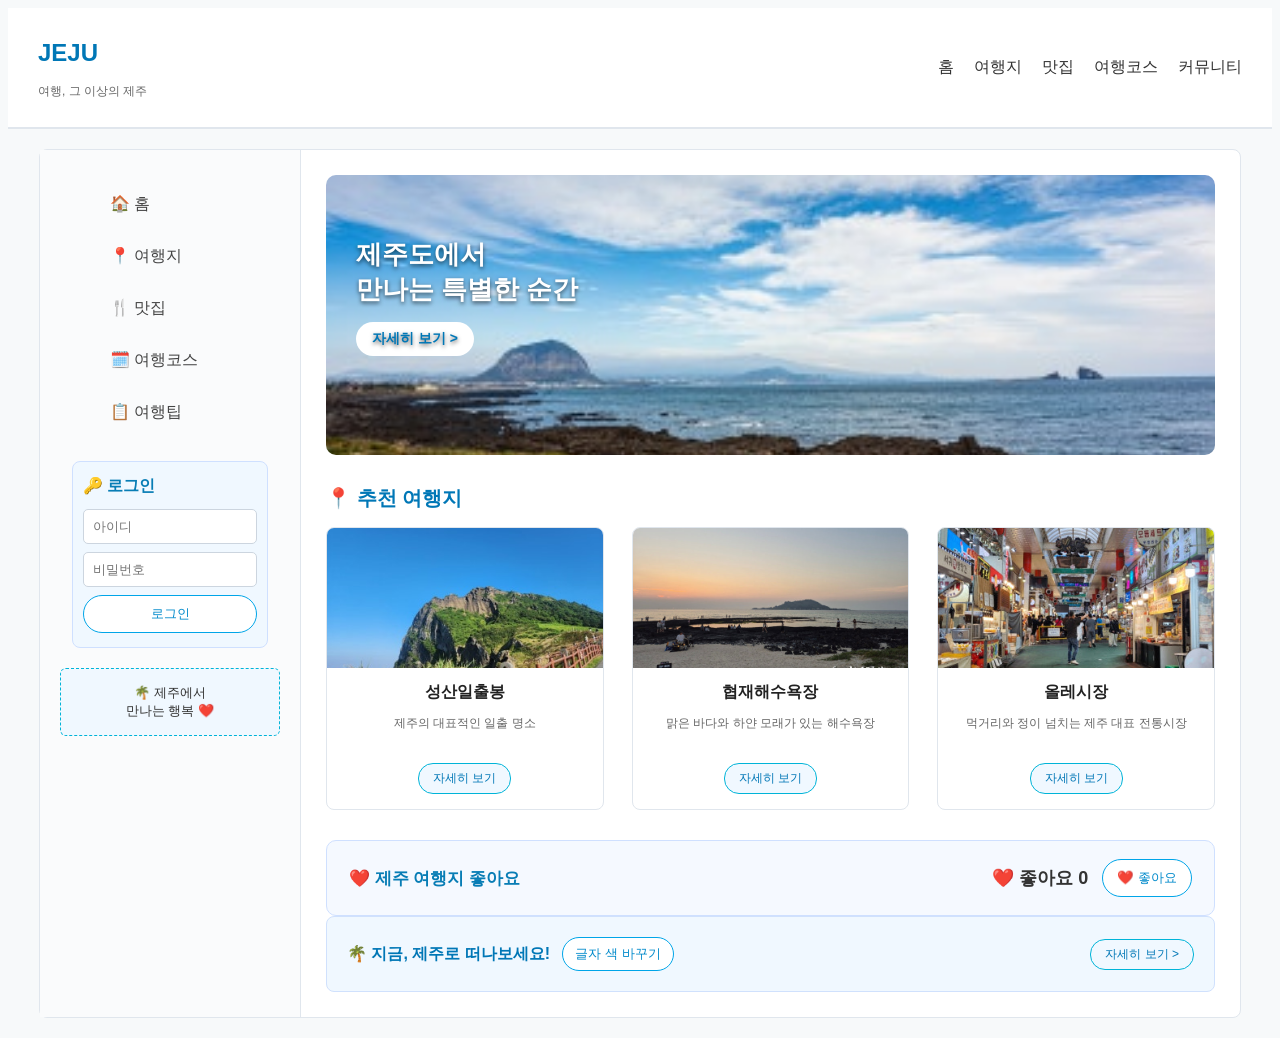
==== commit 436d8045: "Update index.html" ====
--- a/index.html
+++ b/index.html
@@ -28,11 +28,9 @@
             display: flex;
             flex-direction: column;
             gap: 8px;
-            width: 100%;
         }
 
         .sidebar-login input {
-            display: block;
             width: 100%;
             min-width: 0;
             padding: 9px;
@@ -42,11 +40,10 @@
         }
 
         .sidebar-login button {
-            width: 100%;
-            padding: 9px 8px;
+            padding: 9px;
             border: 1px solid #00a5e8;
             border-radius: 20px;
-            background-color: white;
+            background: white;
             color: #008acb;
             cursor: pointer;
         }
@@ -57,7 +54,7 @@
             background-color: #eaf8ff;
         }
 
-        /* 카운터 - 추천 여행지 아래 */
+        /* 제주 여행지 좋아요 */
         .counter-widget {
             display: flex;
             flex-wrap: wrap;
@@ -96,12 +93,12 @@
             padding: 9px 14px;
             border: 1px solid #00a5e8;
             border-radius: 20px;
-            background-color: white;
+            background: white;
             color: #008acb;
             cursor: pointer;
         }
 
-        /* 하단 배너의 글자 색 변경 */
+        /* 하단 배너의 글자 색 바꾸기 */
         .interest-banner .color-change-area {
             display: flex;
             flex-wrap: wrap;
@@ -118,12 +115,11 @@
             padding: 7px 12px;
             border: 1px solid #00a5e8;
             border-radius: 20px;
-            background-color: white;
+            background: white;
             color: #008acb;
             cursor: pointer;
         }
 
-        /* 작은 화면에서도 보기 편하게 */
         @media (max-width: 850px) {
             .sidebar-login {
                 margin: 16px 8px;
@@ -196,7 +192,6 @@
                 </form>
             </div>
 
-            <!-- 기존 사이드 배너 -->
             <div class="side-banner">
                 🌴 제주에서 <br> 만나는 행복 ❤️
             </div>
@@ -206,7 +201,7 @@
         <!-- 4. 본문 영역 -->
         <main class="content-box">
 
-            <!-- 메인 이미지 배너 -->
+            <!-- 메인 비주얼 배너 -->
             <section class="hero-banner">
                 <img src="제주도 배경.jpg" alt="제주 메인 풍경">
 
@@ -246,20 +241,20 @@
                 </div>
             </section>
 
-            <!-- 카운터 기능: 추천 여행지 아래 -->
+            <!-- 제주 여행지 좋아요 -->
             <section class="counter-widget">
-                <h3>📍 제주 여행 둘러보기</h3>
+                <h3>❤️ 제주 여행지 좋아요</h3>
 
                 <div class="counter-content">
-                    <p id="count_number">0번 클릭</p>
+                    <p id="count_number">❤️ 좋아요 0</p>
 
                     <button type="button" id="counter">
-                        둘러보기 +
+                        ❤️ 좋아요
                     </button>
                 </div>
             </section>
 
-            <!-- 하단 배너 및 글자 색 바꾸기 -->
+            <!-- 하단 안내 배너 및 글자 색 바꾸기 -->
             <section class="interest-banner">
 
                 <div class="color-change-area">
@@ -304,7 +299,7 @@
             }
         };
 
-        // 카운터 기능
+        // 제주 여행지 좋아요 기능
         let number = 0;
 
         const counter = document.querySelector("#counter");
@@ -313,7 +308,7 @@
 
         counter.onclick = function() {
             number++;
-            countNumber.textContent = number + "번 클릭";
+            countNumber.textContent = "❤️ 좋아요 " + number;
         };
 
         // 글자 색 바꾸기 기능
@@ -332,7 +327,6 @@
                 "rgb(" + r + ", " + g + ", " + b + ")";
         }
 
-        // 문구 또는 버튼을 클릭하면 글자 색 변경
         textMessage.onclick = changeTextColor;
         changeColor.onclick = changeTextColor;
     </script>
@@ -341,5 +335,12 @@
 </html>
 
 
+
+        
+                  
+
+                
+
+        
          
    
